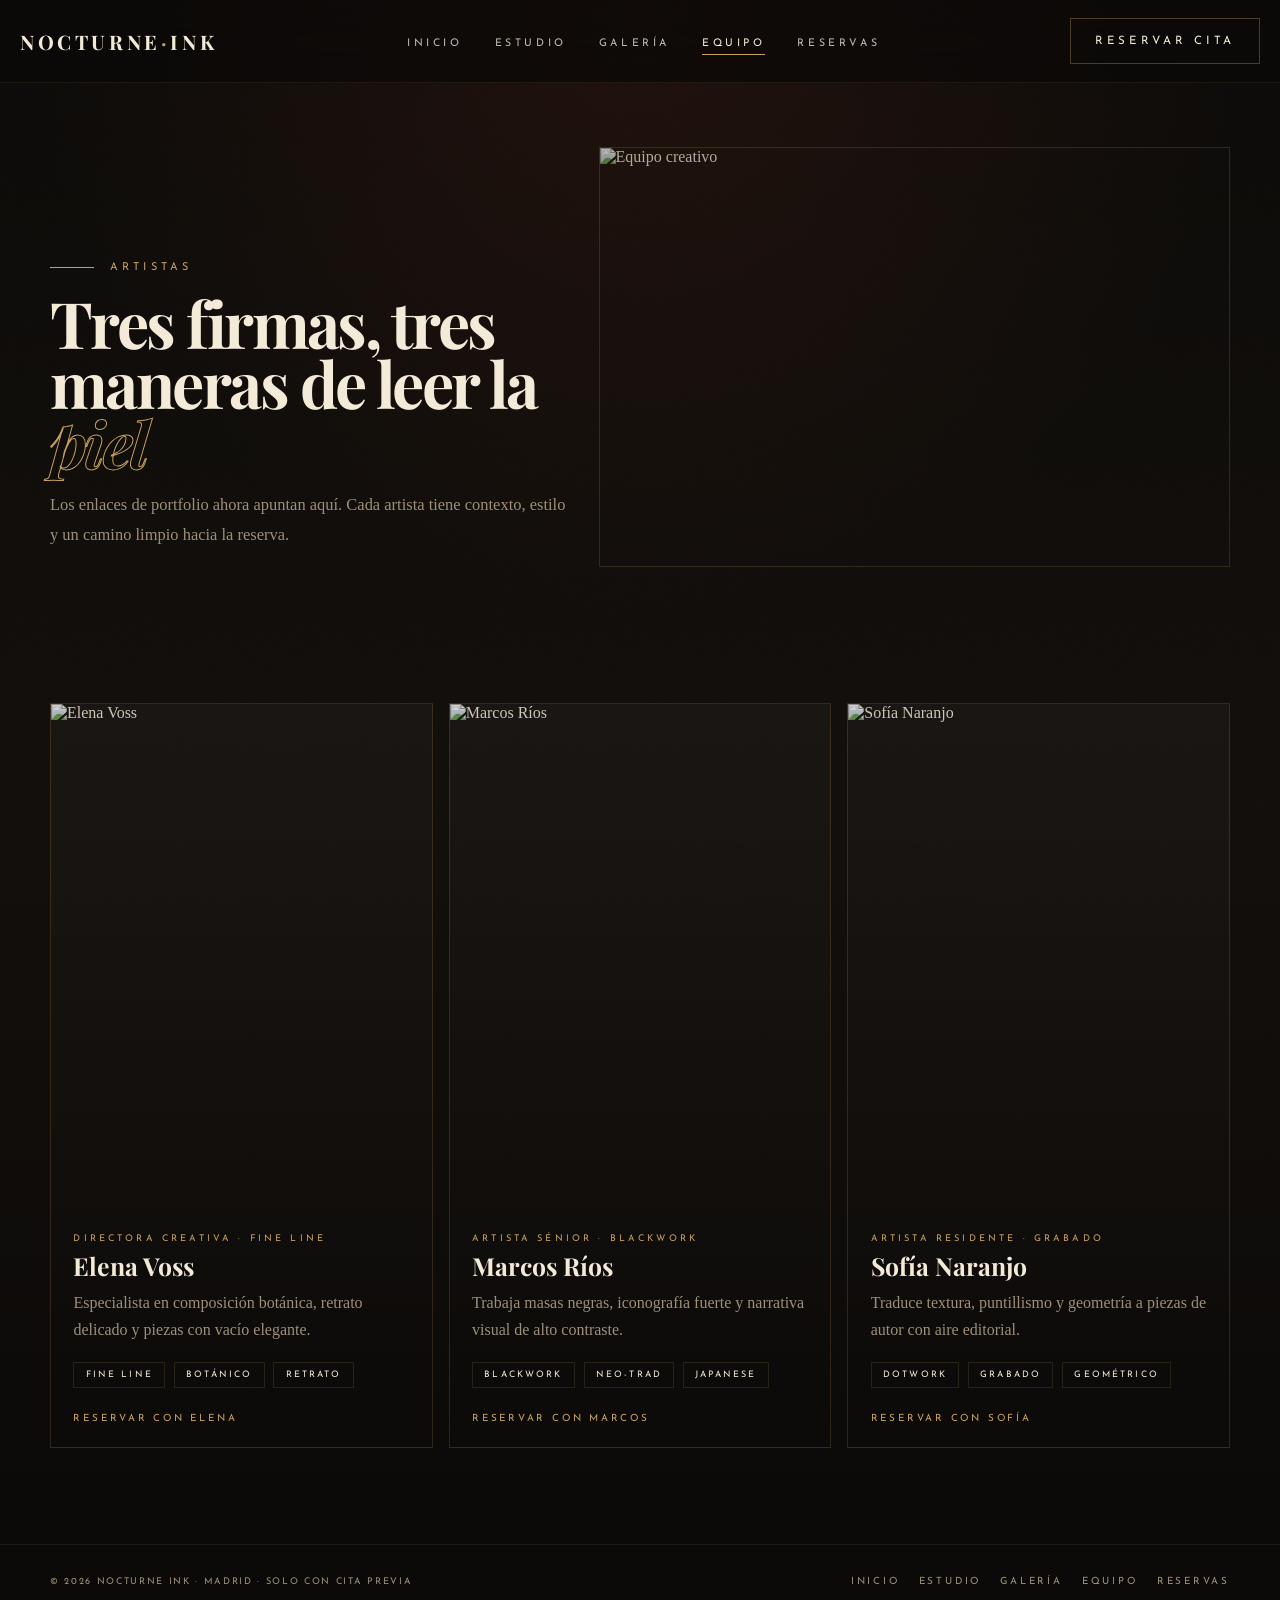
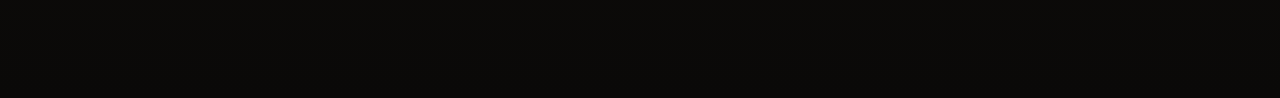
==== equipo.html @ 4719208f "Build multi-page tattoo studio site" ====
﻿<!DOCTYPE html>
<html lang="es">
<head>
<meta charset="UTF-8">
<meta name="viewport" content="width=device-width, initial-scale=1.0, viewport-fit=cover">
<meta name="theme-color" content="#0c0b09">
<link rel="preconnect" href="https://fonts.googleapis.com">
<link rel="preconnect" href="https://fonts.gstatic.com" crossorigin>
<link href="https://fonts.googleapis.com/css2?family=Playfair+Display:wght@400;700;900&family=Old+Standard+TT:wght@400;700&family=Josefin+Sans:wght@300;400;600&display=swap" rel="stylesheet">
<link rel="stylesheet" href="theme.css">
<title>Equipo | Nocturne Ink</title>
<meta name="description" content="Conoce al equipo de Nocturne Ink: artistas residentes, estilos, enfoque visual y enlaces directos a reservas.">
</head>
<body data-page="equipo">
<div class="page-shell">
<header class="site-header">
  <div class="site-header-inner">
    <a class="brand" href="index.html">NOCTURNE<span>·</span>INK</a>
    <ul class="nav-links">
      <li><a data-page-link="home" href="index.html">Inicio</a></li>
      <li><a data-page-link="estudio" href="estudio.html">Estudio</a></li>
      <li><a data-page-link="galeria" href="galeria.html">Galería</a></li>
      <li><a data-page-link="equipo" href="equipo.html">Equipo</a></li>
      <li><a data-page-link="reservas" href="reservas.html">Reservas</a></li>
    </ul>
    <a class="btn desktop-cta" href="reservas.html">Reservar cita</a>
  </div>
</header>
<main>
<section class="page-hero"><div class="container page-hero-grid"><div class="reveal"><div class="eyebrow">Artistas</div><h1 class="section-title">Tres firmas, tres maneras de leer la <em>piel</em></h1><p class="lead">Los enlaces de portfolio ahora apuntan aquí. Cada artista tiene contexto, estilo y un camino limpio hacia la reserva.</p></div><div class="page-visual reveal"><img src="https://images.unsplash.com/photo-1531746020798-e6953c6e8e04?auto=format&fit=crop&w=1400&q=80" alt="Equipo creativo"></div></div></section>
<section class="section"><div class="container artist-grid"><article class="artist-card reveal" id="elena"><img src="https://images.unsplash.com/photo-1531746020798-e6953c6e8e04?auto=format&fit=crop&w=1200&q=80" alt="Elena Voss"><div class="artist-body"><span class="artist-role">Directora creativa · Fine line</span><h3 class="artist-name">Elena Voss</h3><p class="artist-copy">Especialista en composición botánica, retrato delicado y piezas con vacío elegante.</p><div class="tag-row"><span class="tag">Fine line</span><span class="tag">Botánico</span><span class="tag">Retrato</span></div><a class="text-link" href="reservas.html">Reservar con Elena</a></div></article><article class="artist-card reveal" id="marcos"><img src="https://images.unsplash.com/photo-1507003211169-0a1dd7228f2d?auto=format&fit=crop&w=1200&q=80" alt="Marcos Ríos"><div class="artist-body"><span class="artist-role">Artista sénior · Blackwork</span><h3 class="artist-name">Marcos Ríos</h3><p class="artist-copy">Trabaja masas negras, iconografía fuerte y narrativa visual de alto contraste.</p><div class="tag-row"><span class="tag">Blackwork</span><span class="tag">Neo-trad</span><span class="tag">Japanese</span></div><a class="text-link" href="reservas.html">Reservar con Marcos</a></div></article><article class="artist-card reveal" id="sofia"><img src="https://images.unsplash.com/photo-1531746020798-e6953c6e8e04?auto=format&fit=crop&w=1200&q=80" alt="Sofía Naranjo"><div class="artist-body"><span class="artist-role">Artista residente · Grabado</span><h3 class="artist-name">Sofía Naranjo</h3><p class="artist-copy">Traduce textura, puntillismo y geometría a piezas de autor con aire editorial.</p><div class="tag-row"><span class="tag">Dotwork</span><span class="tag">Grabado</span><span class="tag">Geométrico</span></div><a class="text-link" href="reservas.html">Reservar con Sofía</a></div></article></div></section>
</main>
<nav class="mobile-dock" aria-label="Navegación móvil">
  <div class="mobile-dock-grid">
    <a class="mobile-link" data-page-link="home" href="index.html"><svg viewBox="0 0 24 24" fill="none" stroke="currentColor" stroke-width="1.6"><path d="M3 10.5 12 3l9 7.5"/><path d="M5.5 9.5V21h13V9.5"/></svg><span>Inicio</span></a>
    <a class="mobile-link" data-page-link="estudio" href="estudio.html"><svg viewBox="0 0 24 24" fill="none" stroke="currentColor" stroke-width="1.6"><path d="M4 6h16M4 12h11M4 18h13" stroke-linecap="round"/></svg><span>Estudio</span></a>
    <a class="mobile-link" data-page-link="galeria" href="galeria.html"><svg viewBox="0 0 24 24" fill="none" stroke="currentColor" stroke-width="1.6"><rect x="3" y="3" width="7" height="7"/><rect x="14" y="3" width="7" height="7"/><rect x="3" y="14" width="7" height="7"/><rect x="14" y="14" width="7" height="7"/></svg><span>Galería</span></a>
    <a class="mobile-link" data-page-link="equipo" href="equipo.html"><svg viewBox="0 0 24 24" fill="none" stroke="currentColor" stroke-width="1.6"><circle cx="12" cy="8" r="3.2"/><path d="M5 20c0-3.1 3.1-5.5 7-5.5S19 16.9 19 20" stroke-linecap="round"/></svg><span>Equipo</span></a>
    <a class="mobile-link" data-page-link="reservas" href="reservas.html"><svg viewBox="0 0 24 24" fill="none" stroke="currentColor" stroke-width="1.6"><rect x="3" y="5" width="18" height="16" rx="1.8"/><path d="M7 3v4M17 3v4M3 10h18" stroke-linecap="round"/></svg><span>Reservar</span></a>
  </div>
</nav>
<footer class="footer">
  <div class="footer-inner">
    <div class="footer-copy">© 2026 Nocturne Ink · Madrid · Solo con cita previa</div>
    <nav class="footer-nav">
      <a href="index.html">Inicio</a>
      <a href="estudio.html">Estudio</a>
      <a href="galeria.html">Galería</a>
      <a href="equipo.html">Equipo</a>
      <a href="reservas.html">Reservas</a>
    </nav>
  </div>
</footer>
<script src="site.js"></script>
</div>
</body>
</html>
---- theme.css ----
﻿:root {
  --ink:#0c0b09;
  --paper:#f3ead8;
  --gold:#c7a061;
  --rust:#8c3520;
  --panel:#17130f;
  --panel-2:#211911;
  --muted:#9e8f78;
  --line:rgba(199,160,97,.18);
  --line-strong:rgba(199,160,97,.34);
  --shadow:0 24px 80px rgba(0,0,0,.32);
}
* { box-sizing:border-box; }
html { scroll-behavior:smooth; }
body {
  margin:0;
  background:radial-gradient(circle at top, rgba(140,53,32,.16), transparent 34%), linear-gradient(180deg, #0c0b09 0%, #130f0c 48%, #0a0908 100%);
  color:var(--paper);
  font-family:'Old Standard TT', serif;
  min-height:100vh;
  overflow-x:hidden;
}
body::after {
  content:''; position:fixed; inset:0; pointer-events:none;
  background-image:url("data:image/svg+xml,%3Csvg viewBox='0 0 400 400' xmlns='http://www.w3.org/2000/svg'%3E%3Cfilter id='n'%3E%3CfeTurbulence type='fractalNoise' baseFrequency='0.8' numOctaves='4'/%3E%3C/filter%3E%3Crect width='100%25' height='100%25' filter='url(%23n)' opacity='0.13'/%3E%3C/svg%3E");
  opacity:.14; mix-blend-mode:overlay;
}
img { max-width:100%; display:block; }
a { color:inherit; }
button, input, select, textarea { font:inherit; }
.page-shell { position:relative; z-index:1; }
.container { width:min(1180px, calc(100% - 3rem)); margin:0 auto; }
.section { padding:6rem 0; }
.eyebrow { display:inline-flex; align-items:center; gap:1rem; margin-bottom:1.25rem; color:var(--gold); font-family:'Josefin Sans', sans-serif; font-size:.68rem; letter-spacing:.38em; text-transform:uppercase; }
.eyebrow::before { content:''; width:44px; height:1px; background:var(--gold); }
.section-title { margin:0; font-family:'Playfair Display', serif; font-size:clamp(2.6rem, 5vw, 5rem); line-height:.94; letter-spacing:-.04em; }
.section-title em { color:transparent; -webkit-text-stroke:1px var(--gold); font-style:italic; }
.lead { color:var(--muted); font-size:1.03rem; line-height:1.85; }
.grid-2 { display:grid; grid-template-columns:repeat(2, minmax(0, 1fr)); gap:2rem; }
.card { background:linear-gradient(180deg, rgba(255,255,255,.02), rgba(255,255,255,0)); border:1px solid var(--line); box-shadow:var(--shadow); }
.site-header { position:sticky; top:0; z-index:50; backdrop-filter:blur(18px); -webkit-backdrop-filter:blur(18px); background:rgba(10,9,8,.72); border-bottom:1px solid rgba(199,160,97,.1); }
.site-header-inner { width:min(1240px, calc(100% - 2rem)); margin:0 auto; min-height:82px; display:flex; align-items:center; justify-content:space-between; gap:1.5rem; }
.brand { text-decoration:none; font-family:'Playfair Display', serif; font-size:1.25rem; font-weight:700; letter-spacing:.18em; }
.brand span { color:var(--gold); }
.nav-links { display:flex; align-items:center; gap:2rem; list-style:none; padding:0; margin:0; }
.nav-links a { position:relative; text-decoration:none; color:rgba(243,234,216,.78); font-family:'Josefin Sans', sans-serif; font-size:.66rem; letter-spacing:.34em; text-transform:uppercase; }
.nav-links a::after { content:''; position:absolute; left:0; bottom:-6px; width:100%; height:1px; background:var(--gold); transform:scaleX(0); transform-origin:left; transition:transform .28s ease; }
.nav-links a:hover::after, .nav-links a.active::after { transform:scaleX(1); }
.nav-links a.active, .nav-links a:hover { color:var(--paper); }
.btn { display:inline-flex; align-items:center; justify-content:center; gap:.9rem; padding:1rem 1.5rem; border:1px solid var(--line-strong); color:var(--paper); text-decoration:none; text-transform:uppercase; font-family:'Josefin Sans', sans-serif; font-size:.72rem; letter-spacing:.32em; background:transparent; transition:transform .25s ease, background .25s ease, color .25s ease, border-color .25s ease; }
.btn:hover { transform:translateY(-2px); background:var(--gold); color:var(--ink); border-color:var(--gold); }
.btn-secondary { background:rgba(255,255,255,.025); }
.hero { padding:4rem 0 5rem; }
.hero-grid { display:grid; grid-template-columns:minmax(0, 1.05fr) minmax(320px, .95fr); gap:2rem; align-items:stretch; }
.hero-copy { padding:2rem 0; }
.hero-title { margin:0; font-family:'Playfair Display', serif; font-size:clamp(4rem, 10vw, 8.6rem); line-height:.88; letter-spacing:-.06em; }
.hero-title em { color:transparent; -webkit-text-stroke:1.2px var(--gold); font-style:italic; }
.hero-text { max-width:560px; margin:1.75rem 0 2rem; color:var(--muted); font-size:1.05rem; line-height:1.9; }
.hero-actions { display:flex; flex-wrap:wrap; gap:1rem; }
.hero-media { position:relative; min-height:640px; overflow:hidden; border:1px solid var(--line); }
.hero-media::before { content:''; position:absolute; inset:20px; border:1px solid rgba(199,160,97,.12); z-index:2; }
.hero-image { position:absolute; inset:0; width:100%; height:100%; object-fit:cover; filter:grayscale(.3) sepia(.24) brightness(.58); }
.hero-overlay { position:absolute; inset:0; background:linear-gradient(180deg, rgba(12,11,9,.18), rgba(12,11,9,.88)); }
.hero-stamp { position:absolute; left:2rem; bottom:2rem; z-index:3; display:grid; gap:.65rem; }
.stamp-label { font-family:'Josefin Sans', sans-serif; font-size:.62rem; letter-spacing:.38em; text-transform:uppercase; color:var(--gold); }
.stamp-title { font-family:'Playfair Display', serif; font-size:2.1rem; }
.stat-row { display:grid; grid-template-columns:repeat(3, minmax(0, 1fr)); gap:1rem; margin-top:2.2rem; }
.stat-card { padding:1.15rem 1.2rem; border:1px solid var(--line); background:rgba(255,255,255,.025); }
.stat-number { font-family:'Playfair Display', serif; font-size:2.4rem; line-height:1; }
.stat-label { margin-top:.55rem; color:var(--muted); font-family:'Josefin Sans', sans-serif; font-size:.58rem; letter-spacing:.3em; text-transform:uppercase; }
.feature-band { margin-top:2rem; padding:1rem; display:grid; grid-template-columns:repeat(4, minmax(0, 1fr)); gap:1rem; border:1px solid var(--line); background:rgba(255,255,255,.02); }
.feature-pill { padding:1rem 1.1rem; border:1px solid rgba(199,160,97,.12); }
.feature-pill strong { display:block; margin-bottom:.45rem; font-family:'Josefin Sans', sans-serif; font-size:.58rem; letter-spacing:.32em; text-transform:uppercase; color:var(--gold); }
.feature-pill span { color:var(--muted); line-height:1.65; font-size:.95rem; }
.story-layout, .reserve-layout, .contact-layout { display:grid; grid-template-columns:minmax(0, .9fr) minmax(320px, 1.1fr); gap:2rem; align-items:start; }
.story-panel, .info-panel, .reserve-panel, .contact-panel { padding:2rem; }
.info-stack, .meta-grid, .timeline { display:grid; gap:1rem; }
.info-row, .meta-card, .timeline-item { padding:1.1rem 1.2rem; border:1px solid rgba(199,160,97,.12); background:rgba(255,255,255,.02); }
.info-row strong, .meta-label, .page-kicker, .gallery-copy small, .artist-role, .timeline-year { display:block; margin-bottom:.35rem; color:var(--gold); font-family:'Josefin Sans', sans-serif; font-size:.58rem; letter-spacing:.34em; text-transform:uppercase; }
.info-row span, .meta-copy, .timeline-copy { color:var(--muted); line-height:1.7; }
.gallery-grid { display:grid; grid-template-columns:repeat(3, minmax(0, 1fr)); gap:1rem; }
.gallery-card { position:relative; overflow:hidden; min-height:420px; border:1px solid var(--line); background:var(--panel); }
.gallery-card img { position:absolute; inset:0; width:100%; height:100%; object-fit:cover; filter:grayscale(.28) sepia(.18) brightness(.72); transition:transform .6s ease, filter .35s ease; }
.gallery-card:hover img { transform:scale(1.06); filter:grayscale(.1) sepia(.12) brightness(.82); }
.gallery-card::after { content:''; position:absolute; inset:0; background:linear-gradient(180deg, transparent, rgba(12,11,9,.92)); }
.gallery-copy { position:absolute; left:1.4rem; right:1.4rem; bottom:1.4rem; z-index:2; }
.gallery-copy h3, .artist-name, .timeline-title { margin:0 0 .45rem; font-family:'Playfair Display', serif; font-size:1.55rem; }
.gallery-copy p, .artist-copy, .timeline-copy, .meta-copy { margin:0; color:rgba(243,234,216,.78); line-height:1.7; }
.artist-grid { display:grid; grid-template-columns:repeat(3, minmax(0, 1fr)); gap:1rem; }
.artist-card { overflow:hidden; border:1px solid var(--line); background:linear-gradient(180deg, rgba(255,255,255,.03), rgba(255,255,255,0)); }
.artist-card img { width:100%; aspect-ratio:3 / 4; object-fit:cover; filter:grayscale(.18) sepia(.12) brightness(.82); }
.artist-body { padding:1.4rem; }
.artist-copy { color:var(--muted); margin-bottom:1.2rem; }
.tag-row { display:flex; flex-wrap:wrap; gap:.55rem; margin:1rem 0 1.2rem; }
.tag { padding:.45rem .7rem; border:1px solid rgba(199,160,97,.14); color:var(--paper); font-family:'Josefin Sans', sans-serif; font-size:.56rem; letter-spacing:.24em; text-transform:uppercase; }
.text-link { color:var(--gold); text-decoration:none; font-family:'Josefin Sans', sans-serif; font-size:.62rem; letter-spacing:.28em; text-transform:uppercase; }
.timeline-item { display:grid; grid-template-columns:120px 1fr; gap:1.2rem; padding:1.35rem; }
.reserve-banner { padding:1.25rem 1.35rem; margin-bottom:1rem; border:1px solid rgba(199,160,97,.13); background:rgba(255,255,255,.025); }
.reserve-banner p { margin:.35rem 0 0; color:var(--muted); line-height:1.7; }
.reserve-form { display:grid; grid-template-columns:repeat(2, minmax(0, 1fr)); gap:1rem; }
.field, .field-full { display:grid; gap:.55rem; }
.field-full { grid-column:1 / -1; }
.field label, .field-full label { color:var(--gold); font-family:'Josefin Sans', sans-serif; font-size:.58rem; letter-spacing:.3em; text-transform:uppercase; }
.field input, .field select, .field textarea, .field-full textarea { width:100%; padding:1rem; border:1px solid rgba(199,160,97,.14); background:rgba(243,234,216,.03); color:var(--paper); outline:none; transition:border-color .25s ease, box-shadow .25s ease, background .25s ease; }
.field textarea, .field-full textarea { min-height:150px; resize:vertical; }
.field input:focus, .field select:focus, .field textarea:focus, .field-full textarea:focus { border-color:var(--gold); box-shadow:0 0 0 4px rgba(199,160,97,.08); background:rgba(243,234,216,.045); }
.check { grid-column:1 / -1; display:flex; align-items:flex-start; gap:.8rem; color:var(--muted); line-height:1.7; }
.check input { margin-top:.25rem; accent-color:var(--gold); }
.form-actions { grid-column:1 / -1; display:flex; align-items:center; justify-content:space-between; gap:1rem; flex-wrap:wrap; }
.form-status { grid-column:1 / -1; min-height:1.2rem; color:var(--gold); font-family:'Josefin Sans', sans-serif; font-size:.58rem; letter-spacing:.28em; text-transform:uppercase; }
.page-hero { padding:4rem 0 2.5rem; }
.page-hero-grid { display:grid; grid-template-columns:minmax(0, .9fr) minmax(320px, 1.1fr); gap:2rem; align-items:end; }
.page-visual { min-height:420px; overflow:hidden; border:1px solid var(--line); }
.page-visual img { width:100%; height:100%; object-fit:cover; filter:grayscale(.22) sepia(.18) brightness(.7); }
.cta-panel { padding:2rem; margin-top:2rem; display:flex; align-items:center; justify-content:space-between; gap:1rem; flex-wrap:wrap; }
.footer { padding:2rem 0 7rem; border-top:1px solid rgba(199,160,97,.1); }
.footer-inner { width:min(1180px, calc(100% - 3rem)); margin:0 auto; display:flex; justify-content:space-between; gap:1rem; align-items:center; flex-wrap:wrap; }
.footer-nav { display:flex; flex-wrap:wrap; gap:1.2rem; }
.footer-nav a { color:var(--muted); text-decoration:none; font-family:'Josefin Sans', sans-serif; font-size:.62rem; letter-spacing:.28em; text-transform:uppercase; }
.footer-copy { color:var(--muted); font-family:'Josefin Sans', sans-serif; font-size:.58rem; letter-spacing:.18em; text-transform:uppercase; }
.mobile-dock { display:none; position:fixed; left:50%; bottom:max(.75rem, env(safe-area-inset-bottom, .75rem)); transform:translateX(-50%); width:min(calc(100% - 1rem), 760px); padding:.45rem; border:1px solid rgba(199,160,97,.16); border-radius:22px; background:rgba(11,10,8,.9); backdrop-filter:blur(24px); -webkit-backdrop-filter:blur(24px); box-shadow:0 20px 40px rgba(0,0,0,.35); z-index:70; }
.mobile-dock-grid { display:grid; grid-template-columns:repeat(5, minmax(0, 1fr)); gap:.35rem; }
.mobile-link { display:grid; place-items:center; gap:.3rem; min-height:62px; border-radius:16px; color:rgba(243,234,216,.58); text-decoration:none; font-family:'Josefin Sans', sans-serif; font-size:.46rem; letter-spacing:.18em; text-transform:uppercase; transition:background .24s ease, color .24s ease, transform .24s ease; }
.mobile-link svg { width:22px; height:22px; }
.mobile-link.active { background:rgba(199,160,97,.1); color:var(--gold); }
.mobile-link:active { transform:translateY(1px); }
.reveal { opacity:0; transform:translateY(24px); transition:opacity .7s ease, transform .7s ease; }
.reveal.is-visible { opacity:1; transform:none; }
@media (max-width: 980px) { .hero-grid, .story-layout, .reserve-layout, .contact-layout, .page-hero-grid, .grid-2 { grid-template-columns:1fr; } .gallery-grid, .artist-grid { grid-template-columns:repeat(2, minmax(0, 1fr)); } .feature-band, .stat-row { grid-template-columns:repeat(2, minmax(0, 1fr)); } }
@media (max-width: 760px) { .site-header { position:static; } .site-header-inner { min-height:74px; } .nav-links, .desktop-cta { display:none; } .mobile-dock { display:block; } .hero, .page-hero, .section { padding:3.5rem 0; } .container { width:min(100% - 1.4rem, 1180px); } .hero-media { min-height:480px; } .gallery-grid, .artist-grid, .feature-band, .stat-row { grid-template-columns:1fr; } .timeline-item, .reserve-form { grid-template-columns:1fr; } .reserve-form .field-full, .check, .form-actions, .form-status { grid-column:auto; } .cta-panel, .form-actions { align-items:flex-start; } .footer { padding-bottom:8rem; } }
@media (max-width: 520px) { .brand { font-size:1.05rem; } .hero-title { font-size:clamp(3rem, 17vw, 5rem); } .section-title { font-size:clamp(2.1rem, 12vw, 3.2rem); } .hero-text, .lead { font-size:.98rem; } .mobile-dock { width:calc(100% - .5rem); border-radius:18px; padding:.3rem; } .mobile-link { min-height:58px; font-size:.4rem; } }
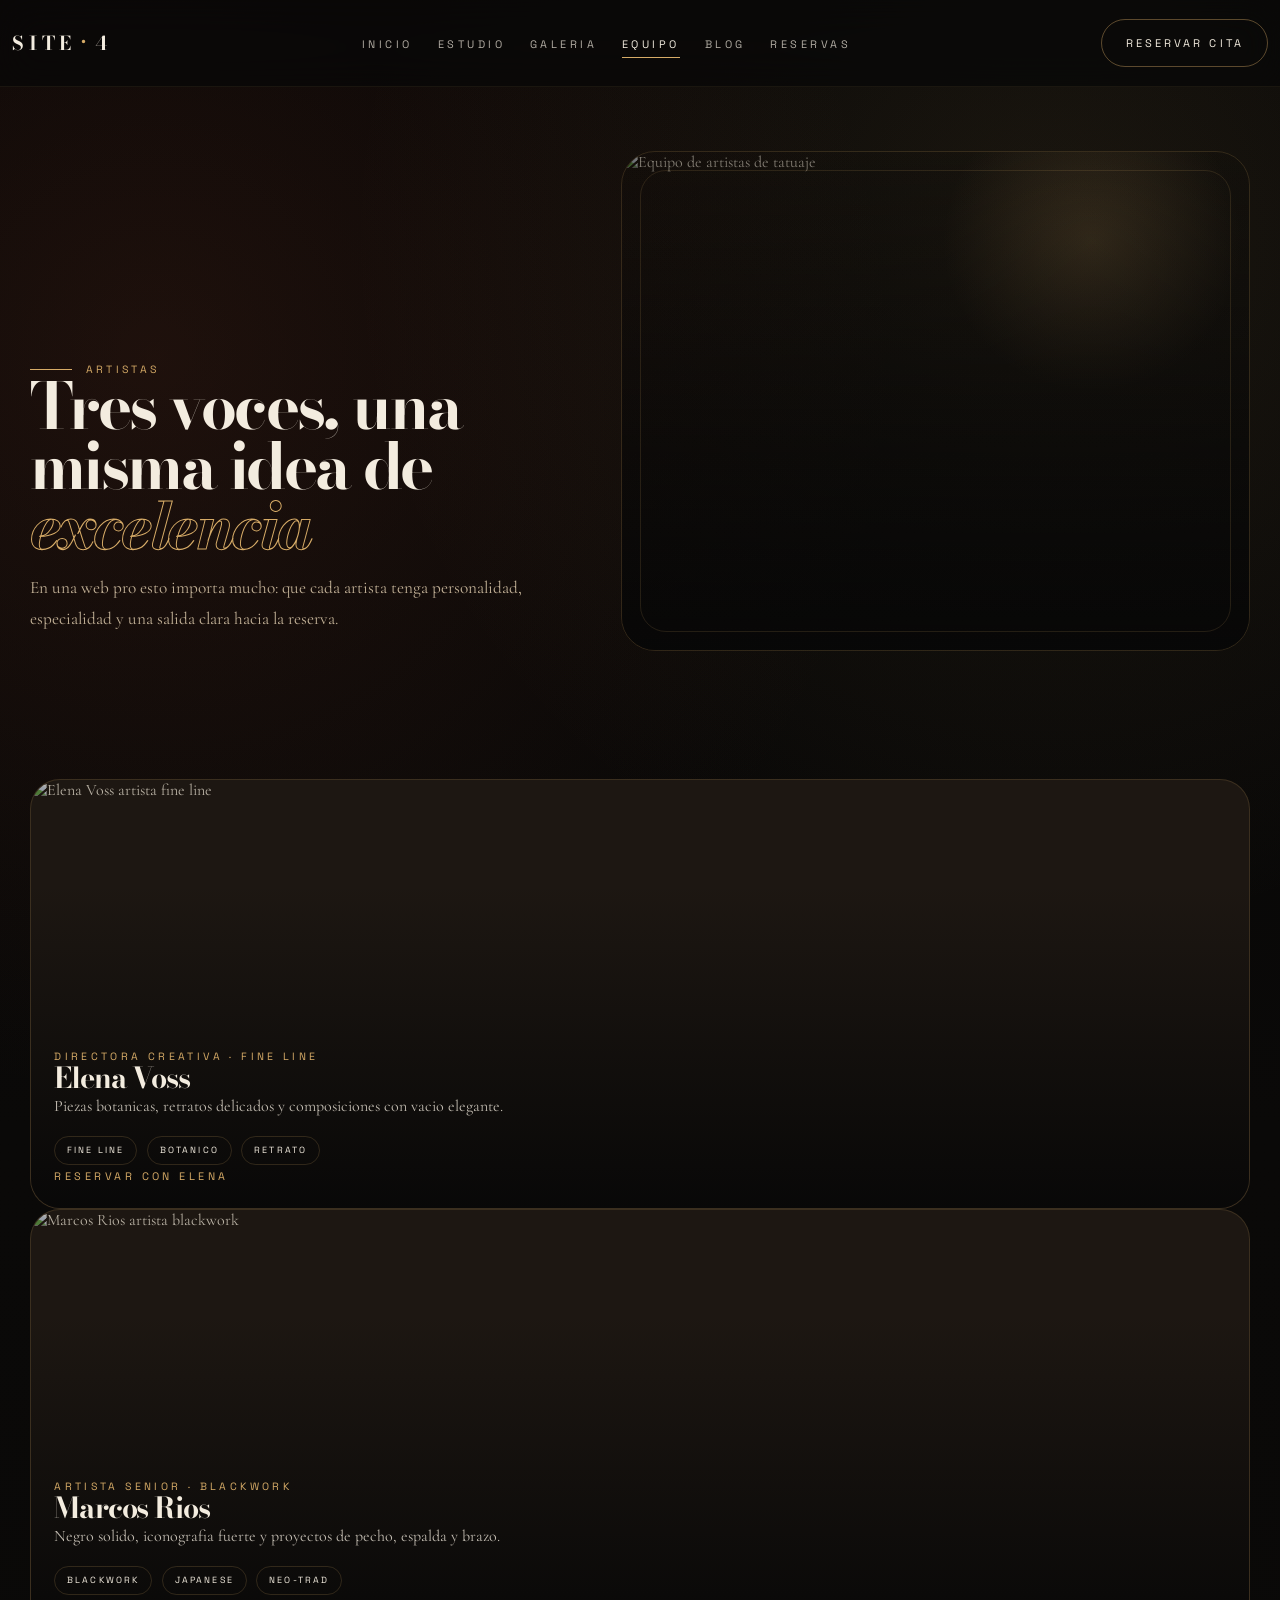
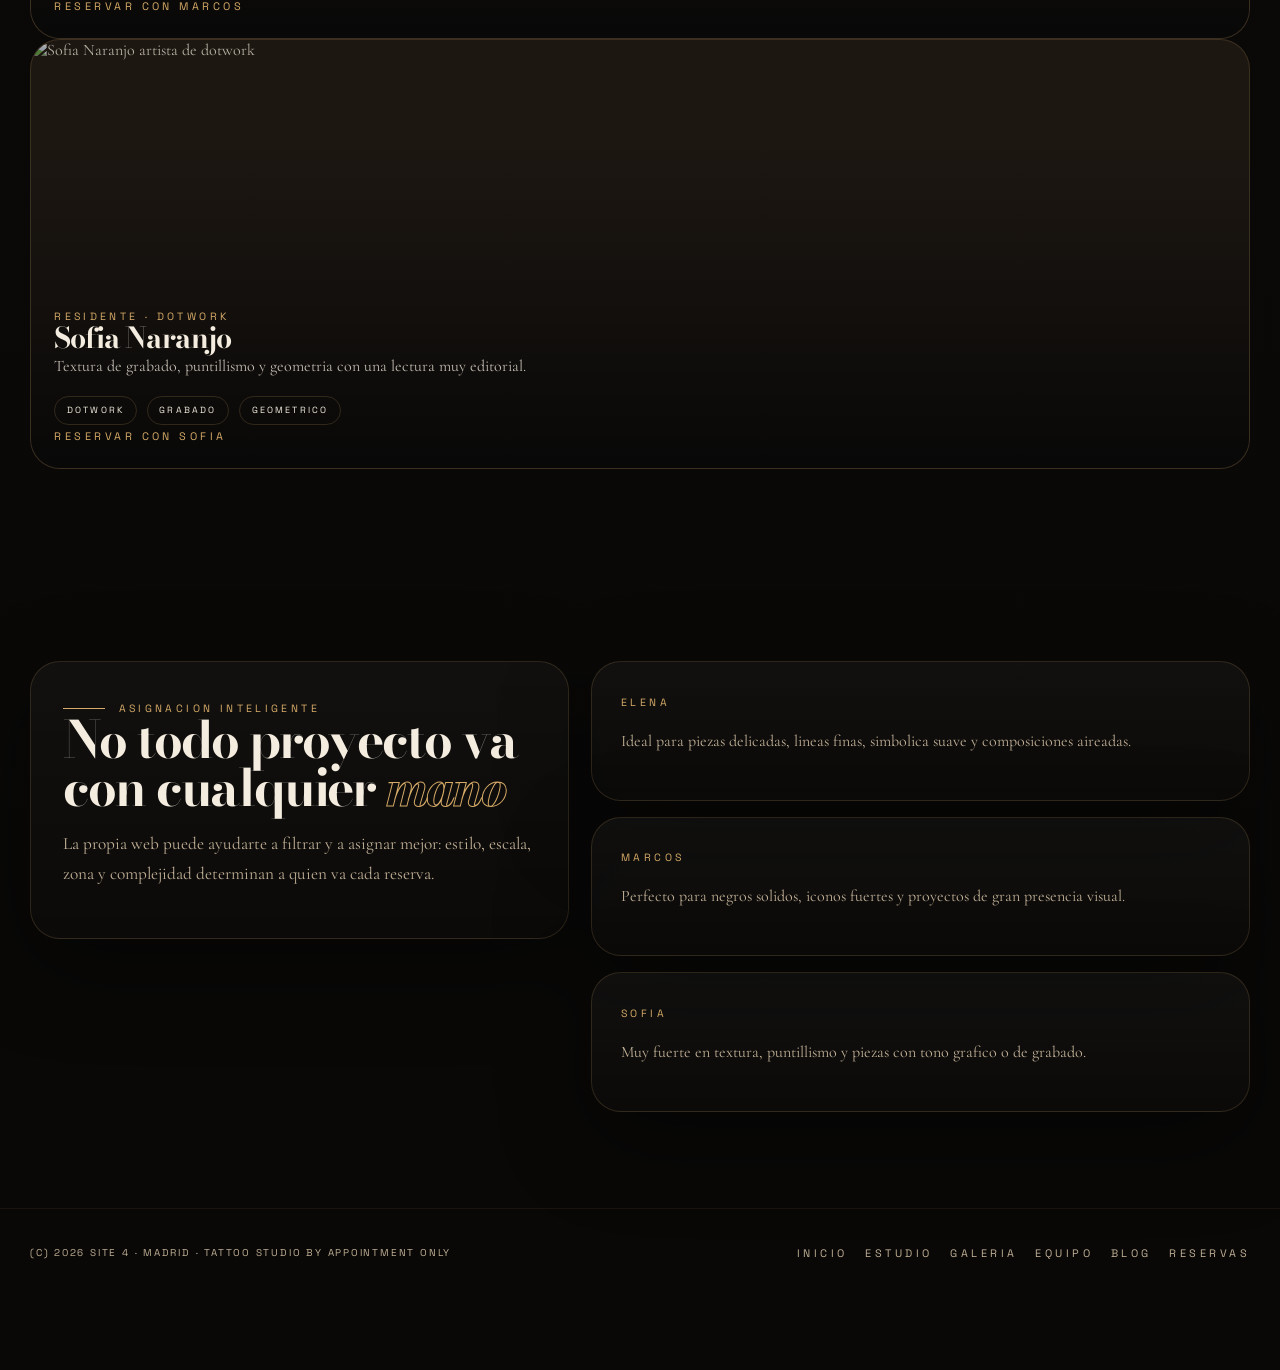
==== commit 615a405c: "Build premium tattoo studio demo site" ====
--- a/equipo.html
+++ b/equipo.html
@@ -1,58 +1,150 @@
-﻿<!DOCTYPE html>
+<!DOCTYPE html>
 <html lang="es">
 <head>
-<meta charset="UTF-8">
-<meta name="viewport" content="width=device-width, initial-scale=1.0, viewport-fit=cover">
-<meta name="theme-color" content="#0c0b09">
-<link rel="preconnect" href="https://fonts.googleapis.com">
-<link rel="preconnect" href="https://fonts.gstatic.com" crossorigin>
-<link href="https://fonts.googleapis.com/css2?family=Playfair+Display:wght@400;700;900&family=Old+Standard+TT:wght@400;700&family=Josefin+Sans:wght@300;400;600&display=swap" rel="stylesheet">
-<link rel="stylesheet" href="theme.css">
-<title>Equipo | Nocturne Ink</title>
-<meta name="description" content="Conoce al equipo de Nocturne Ink: artistas residentes, estilos, enfoque visual y enlaces directos a reservas.">
+  <meta charset="UTF-8">
+  <meta name="viewport" content="width=device-width, initial-scale=1.0, viewport-fit=cover">
+  <meta name="theme-color" content="#070707">
+  <title>Equipo de tatuadores en Madrid | Nocturne Ink</title>
+  <meta name="description" content="Conoce al equipo de Nocturne Ink: artistas de fine line, blackwork y proyectos custom en Madrid.">
+  <link rel="canonical" href="https://nocturneinkmadrid.com/equipo.html">
+  <link rel="preconnect" href="https://fonts.googleapis.com">
+  <link rel="preconnect" href="https://fonts.gstatic.com" crossorigin>
+  <link href="https://fonts.googleapis.com/css2?family=Bodoni+Moda:opsz,wght@6..96,400;6..96,700;6..96,800&family=Cormorant+Garamond:wght@400;500;600;700&family=Space+Grotesk:wght@300;400;500;700&display=swap" rel="stylesheet">
+  <link rel="stylesheet" href="theme.css">
 </head>
 <body data-page="equipo">
-<div class="page-shell">
-<header class="site-header">
-  <div class="site-header-inner">
-    <a class="brand" href="index.html">NOCTURNE<span>·</span>INK</a>
-    <ul class="nav-links">
-      <li><a data-page-link="home" href="index.html">Inicio</a></li>
-      <li><a data-page-link="estudio" href="estudio.html">Estudio</a></li>
-      <li><a data-page-link="galeria" href="galeria.html">Galería</a></li>
-      <li><a data-page-link="equipo" href="equipo.html">Equipo</a></li>
-      <li><a data-page-link="reservas" href="reservas.html">Reservas</a></li>
-    </ul>
-    <a class="btn desktop-cta" href="reservas.html">Reservar cita</a>
+  <div class="page-shell">
+    <header class="site-header">
+      <div class="site-header-inner">
+        <a class="brand" href="index.html">NOCTURNE<span>·</span>INK</a>
+        <ul class="nav-links">
+          <li><a data-page-link="home" href="index.html">Inicio</a></li>
+          <li><a data-page-link="estudio" href="estudio.html">Estudio</a></li>
+          <li><a data-page-link="galeria" href="galeria.html">Galeria</a></li>
+          <li><a data-page-link="equipo" href="equipo.html">Equipo</a></li>
+          <li><a data-page-link="blog" href="blog.html">Blog</a></li>
+          <li><a data-page-link="reservas" href="reservas.html">Reservas</a></li>
+        </ul>
+        <a class="btn desktop-cta" href="reservas.html">Reservar cita</a>
+      </div>
+    </header>
+
+    <main>
+      <section class="page-hero">
+        <div class="container page-hero-grid">
+          <div class="reveal">
+            <div class="eyebrow">Artistas</div>
+            <h1 class="section-title">Tres voces, una misma idea de <em>excelencia</em></h1>
+            <p class="lead">En una web pro esto importa mucho: que cada artista tenga personalidad, especialidad y una salida clara hacia la reserva.</p>
+          </div>
+          <div class="page-visual reveal">
+            <img class="page-image" src="https://images.unsplash.com/photo-1507003211169-0a1dd7228f2d?auto=format&fit=crop&w=1600&q=80" alt="Equipo de artistas de tatuaje">
+            <div class="page-overlay"></div>
+          </div>
+        </div>
+      </section>
+
+      <section class="section">
+        <div class="container artist-grid">
+          <article class="artist-card reveal" id="elena">
+            <img src="https://images.unsplash.com/photo-1531746020798-e6953c6e8e04?auto=format&fit=crop&w=1400&q=80" alt="Elena Voss artista fine line">
+            <div class="artist-body">
+              <span class="artist-role">Directora creativa · Fine line</span>
+              <h3 class="artist-name">Elena Voss</h3>
+              <p class="artist-copy">Piezas botanicas, retratos delicados y composiciones con vacio elegante.</p>
+              <div class="tag-row">
+                <span class="tag">Fine line</span>
+                <span class="tag">Botanico</span>
+                <span class="tag">Retrato</span>
+              </div>
+              <a class="text-link" href="reservas.html">Reservar con Elena</a>
+            </div>
+          </article>
+
+          <article class="artist-card reveal" id="marcos">
+            <img src="https://images.unsplash.com/photo-1507003211169-0a1dd7228f2d?auto=format&fit=crop&w=1400&q=80" alt="Marcos Rios artista blackwork">
+            <div class="artist-body">
+              <span class="artist-role">Artista senior · Blackwork</span>
+              <h3 class="artist-name">Marcos Rios</h3>
+              <p class="artist-copy">Negro solido, iconografia fuerte y proyectos de pecho, espalda y brazo.</p>
+              <div class="tag-row">
+                <span class="tag">Blackwork</span>
+                <span class="tag">Japanese</span>
+                <span class="tag">Neo-trad</span>
+              </div>
+              <a class="text-link" href="reservas.html">Reservar con Marcos</a>
+            </div>
+          </article>
+
+          <article class="artist-card reveal" id="sofia">
+            <img src="https://images.unsplash.com/photo-1521119989659-a83eee488004?auto=format&fit=crop&w=1400&q=80" alt="Sofia Naranjo artista de dotwork">
+            <div class="artist-body">
+              <span class="artist-role">Residente · Dotwork</span>
+              <h3 class="artist-name">Sofia Naranjo</h3>
+              <p class="artist-copy">Textura de grabado, puntillismo y geometria con una lectura muy editorial.</p>
+              <div class="tag-row">
+                <span class="tag">Dotwork</span>
+                <span class="tag">Grabado</span>
+                <span class="tag">Geometrico</span>
+              </div>
+              <a class="text-link" href="reservas.html">Reservar con Sofia</a>
+            </div>
+          </article>
+        </div>
+      </section>
+
+      <section class="section">
+        <div class="container story-layout">
+          <article class="card reveal" style="padding:2rem;">
+            <div class="eyebrow">Asignacion inteligente</div>
+            <h2 class="section-title" style="font-size:clamp(2.2rem,4vw,3.6rem);">No todo proyecto va con cualquier <em>mano</em></h2>
+            <p class="lead">La propia web puede ayudarte a filtrar y a asignar mejor: estilo, escala, zona y complejidad determinan a quien va cada reserva.</p>
+          </article>
+          <div class="panel-stack reveal">
+            <div class="card">
+              <div class="meta-label">Elena</div>
+              <p class="meta-copy">Ideal para piezas delicadas, lineas finas, simbolica suave y composiciones aireadas.</p>
+            </div>
+            <div class="card">
+              <div class="meta-label">Marcos</div>
+              <p class="meta-copy">Perfecto para negros solidos, iconos fuertes y proyectos de gran presencia visual.</p>
+            </div>
+            <div class="card">
+              <div class="meta-label">Sofia</div>
+              <p class="meta-copy">Muy fuerte en textura, puntillismo y piezas con tono grafico o de grabado.</p>
+            </div>
+          </div>
+        </div>
+      </section>
+    </main>
+
+    <nav class="mobile-dock" aria-label="Navegacion movil">
+      <div class="mobile-dock-grid">
+        <a class="mobile-link" data-page-link="home" href="index.html"><svg viewBox="0 0 24 24" fill="none" stroke="currentColor" stroke-width="1.6"><path d="M3 10.5 12 3l9 7.5"></path><path d="M5.5 9.5V21h13V9.5"></path></svg><span>Inicio</span></a>
+        <a class="mobile-link" data-page-link="estudio" href="estudio.html"><svg viewBox="0 0 24 24" fill="none" stroke="currentColor" stroke-width="1.6"><path d="M4 6h16M4 12h11M4 18h13" stroke-linecap="round"></path></svg><span>Estudio</span></a>
+        <a class="mobile-link" data-page-link="galeria" href="galeria.html"><svg viewBox="0 0 24 24" fill="none" stroke="currentColor" stroke-width="1.6"><rect x="3" y="3" width="7" height="7"></rect><rect x="14" y="3" width="7" height="7"></rect><rect x="3" y="14" width="7" height="7"></rect><rect x="14" y="14" width="7" height="7"></rect></svg><span>Galeria</span></a>
+        <a class="mobile-link" data-page-link="blog" href="blog.html"><svg viewBox="0 0 24 24" fill="none" stroke="currentColor" stroke-width="1.6"><path d="M6 4h12v16H6z"></path><path d="M9 8h6M9 12h6M9 16h4" stroke-linecap="round"></path></svg><span>Blog</span></a>
+        <a class="mobile-link" data-page-link="reservas" href="reservas.html"><svg viewBox="0 0 24 24" fill="none" stroke="currentColor" stroke-width="1.6"><rect x="3" y="5" width="18" height="16" rx="1.8"></rect><path d="M7 3v4M17 3v4M3 10h18" stroke-linecap="round"></path></svg><span>Reservar</span></a>
+      </div>
+    </nav>
+
+    <footer class="footer">
+      <div class="footer-inner">
+        <div class="footer-copy">© 2026 Nocturne Ink · Madrid · Equipo residente</div>
+        <nav class="footer-nav">
+          <a href="index.html">Inicio</a>
+          <a href="estudio.html">Estudio</a>
+          <a href="galeria.html">Galeria</a>
+          <a href="equipo.html">Equipo</a>
+          <a href="blog.html">Blog</a>
+          <a href="reservas.html">Reservas</a>
+        </nav>
+      </div>
+    </footer>
+
+    <script src="https://cdn.jsdelivr.net/npm/gsap@3.12.7/dist/gsap.min.js"></script>
+    <script src="https://cdn.jsdelivr.net/npm/gsap@3.12.7/dist/ScrollTrigger.min.js"></script>
+    <script src="site.js"></script>
   </div>
-</header>
-<main>
-<section class="page-hero"><div class="container page-hero-grid"><div class="reveal"><div class="eyebrow">Artistas</div><h1 class="section-title">Tres firmas, tres maneras de leer la <em>piel</em></h1><p class="lead">Los enlaces de portfolio ahora apuntan aquí. Cada artista tiene contexto, estilo y un camino limpio hacia la reserva.</p></div><div class="page-visual reveal"><img src="https://images.unsplash.com/photo-1531746020798-e6953c6e8e04?auto=format&fit=crop&w=1400&q=80" alt="Equipo creativo"></div></div></section>
-<section class="section"><div class="container artist-grid"><article class="artist-card reveal" id="elena"><img src="https://images.unsplash.com/photo-1531746020798-e6953c6e8e04?auto=format&fit=crop&w=1200&q=80" alt="Elena Voss"><div class="artist-body"><span class="artist-role">Directora creativa · Fine line</span><h3 class="artist-name">Elena Voss</h3><p class="artist-copy">Especialista en composición botánica, retrato delicado y piezas con vacío elegante.</p><div class="tag-row"><span class="tag">Fine line</span><span class="tag">Botánico</span><span class="tag">Retrato</span></div><a class="text-link" href="reservas.html">Reservar con Elena</a></div></article><article class="artist-card reveal" id="marcos"><img src="https://images.unsplash.com/photo-1507003211169-0a1dd7228f2d?auto=format&fit=crop&w=1200&q=80" alt="Marcos Ríos"><div class="artist-body"><span class="artist-role">Artista sénior · Blackwork</span><h3 class="artist-name">Marcos Ríos</h3><p class="artist-copy">Trabaja masas negras, iconografía fuerte y narrativa visual de alto contraste.</p><div class="tag-row"><span class="tag">Blackwork</span><span class="tag">Neo-trad</span><span class="tag">Japanese</span></div><a class="text-link" href="reservas.html">Reservar con Marcos</a></div></article><article class="artist-card reveal" id="sofia"><img src="https://images.unsplash.com/photo-1531746020798-e6953c6e8e04?auto=format&fit=crop&w=1200&q=80" alt="Sofía Naranjo"><div class="artist-body"><span class="artist-role">Artista residente · Grabado</span><h3 class="artist-name">Sofía Naranjo</h3><p class="artist-copy">Traduce textura, puntillismo y geometría a piezas de autor con aire editorial.</p><div class="tag-row"><span class="tag">Dotwork</span><span class="tag">Grabado</span><span class="tag">Geométrico</span></div><a class="text-link" href="reservas.html">Reservar con Sofía</a></div></article></div></section>
-</main>
-<nav class="mobile-dock" aria-label="Navegación móvil">
-  <div class="mobile-dock-grid">
-    <a class="mobile-link" data-page-link="home" href="index.html"><svg viewBox="0 0 24 24" fill="none" stroke="currentColor" stroke-width="1.6"><path d="M3 10.5 12 3l9 7.5"/><path d="M5.5 9.5V21h13V9.5"/></svg><span>Inicio</span></a>
-    <a class="mobile-link" data-page-link="estudio" href="estudio.html"><svg viewBox="0 0 24 24" fill="none" stroke="currentColor" stroke-width="1.6"><path d="M4 6h16M4 12h11M4 18h13" stroke-linecap="round"/></svg><span>Estudio</span></a>
-    <a class="mobile-link" data-page-link="galeria" href="galeria.html"><svg viewBox="0 0 24 24" fill="none" stroke="currentColor" stroke-width="1.6"><rect x="3" y="3" width="7" height="7"/><rect x="14" y="3" width="7" height="7"/><rect x="3" y="14" width="7" height="7"/><rect x="14" y="14" width="7" height="7"/></svg><span>Galería</span></a>
-    <a class="mobile-link" data-page-link="equipo" href="equipo.html"><svg viewBox="0 0 24 24" fill="none" stroke="currentColor" stroke-width="1.6"><circle cx="12" cy="8" r="3.2"/><path d="M5 20c0-3.1 3.1-5.5 7-5.5S19 16.9 19 20" stroke-linecap="round"/></svg><span>Equipo</span></a>
-    <a class="mobile-link" data-page-link="reservas" href="reservas.html"><svg viewBox="0 0 24 24" fill="none" stroke="currentColor" stroke-width="1.6"><rect x="3" y="5" width="18" height="16" rx="1.8"/><path d="M7 3v4M17 3v4M3 10h18" stroke-linecap="round"/></svg><span>Reservar</span></a>
-  </div>
-</nav>
-<footer class="footer">
-  <div class="footer-inner">
-    <div class="footer-copy">© 2026 Nocturne Ink · Madrid · Solo con cita previa</div>
-    <nav class="footer-nav">
-      <a href="index.html">Inicio</a>
-      <a href="estudio.html">Estudio</a>
-      <a href="galeria.html">Galería</a>
-      <a href="equipo.html">Equipo</a>
-      <a href="reservas.html">Reservas</a>
-    </nav>
-  </div>
-</footer>
-<script src="site.js"></script>
-</div>
 </body>
 </html>
-
--- a/theme.css
+++ b/theme.css
@@ -1,131 +1,1236 @@
-﻿:root {
-  --ink:#0c0b09;
-  --paper:#f3ead8;
-  --gold:#c7a061;
-  --rust:#8c3520;
-  --panel:#17130f;
-  --panel-2:#211911;
-  --muted:#9e8f78;
-  --line:rgba(199,160,97,.18);
-  --line-strong:rgba(199,160,97,.34);
-  --shadow:0 24px 80px rgba(0,0,0,.32);
-}
-* { box-sizing:border-box; }
-html { scroll-behavior:smooth; }
+:root {
+  --bg: #070707;
+  --bg-soft: #12100e;
+  --panel: rgba(20, 16, 13, 0.86);
+  --panel-strong: rgba(31, 24, 19, 0.96);
+  --paper: #f3ecdf;
+  --muted: #c0af95;
+  --muted-2: #8f7f69;
+  --line: rgba(214, 171, 103, 0.16);
+  --line-strong: rgba(214, 171, 103, 0.4);
+  --gold: #d6ab67;
+  --gold-soft: #f4ddb5;
+  --copper: #8b4028;
+  --olive: #38433b;
+  --shadow: 0 28px 90px rgba(0, 0, 0, 0.42);
+  --radius-lg: 30px;
+  --radius-md: 22px;
+  --radius-sm: 16px;
+}
+
+* {
+  box-sizing: border-box;
+}
+
+html {
+  scroll-behavior: smooth;
+}
+
 body {
-  margin:0;
-  background:radial-gradient(circle at top, rgba(140,53,32,.16), transparent 34%), linear-gradient(180deg, #0c0b09 0%, #130f0c 48%, #0a0908 100%);
-  color:var(--paper);
-  font-family:'Old Standard TT', serif;
-  min-height:100vh;
-  overflow-x:hidden;
-}
+  margin: 0;
+  min-height: 100vh;
+  overflow-x: hidden;
+  color: var(--paper);
+  font-family: "Cormorant Garamond", serif;
+  background:
+    radial-gradient(circle at 12% 12%, rgba(139, 64, 40, 0.18), transparent 26%),
+    radial-gradient(circle at 82% 8%, rgba(214, 171, 103, 0.1), transparent 24%),
+    linear-gradient(180deg, #050505 0%, #0a0908 38%, #090807 100%);
+}
+
+body::before,
 body::after {
-  content:''; position:fixed; inset:0; pointer-events:none;
-  background-image:url("data:image/svg+xml,%3Csvg viewBox='0 0 400 400' xmlns='http://www.w3.org/2000/svg'%3E%3Cfilter id='n'%3E%3CfeTurbulence type='fractalNoise' baseFrequency='0.8' numOctaves='4'/%3E%3C/filter%3E%3Crect width='100%25' height='100%25' filter='url(%23n)' opacity='0.13'/%3E%3C/svg%3E");
-  opacity:.14; mix-blend-mode:overlay;
-}
-img { max-width:100%; display:block; }
-a { color:inherit; }
-button, input, select, textarea { font:inherit; }
-.page-shell { position:relative; z-index:1; }
-.container { width:min(1180px, calc(100% - 3rem)); margin:0 auto; }
-.section { padding:6rem 0; }
-.eyebrow { display:inline-flex; align-items:center; gap:1rem; margin-bottom:1.25rem; color:var(--gold); font-family:'Josefin Sans', sans-serif; font-size:.68rem; letter-spacing:.38em; text-transform:uppercase; }
-.eyebrow::before { content:''; width:44px; height:1px; background:var(--gold); }
-.section-title { margin:0; font-family:'Playfair Display', serif; font-size:clamp(2.6rem, 5vw, 5rem); line-height:.94; letter-spacing:-.04em; }
-.section-title em { color:transparent; -webkit-text-stroke:1px var(--gold); font-style:italic; }
-.lead { color:var(--muted); font-size:1.03rem; line-height:1.85; }
-.grid-2 { display:grid; grid-template-columns:repeat(2, minmax(0, 1fr)); gap:2rem; }
-.card { background:linear-gradient(180deg, rgba(255,255,255,.02), rgba(255,255,255,0)); border:1px solid var(--line); box-shadow:var(--shadow); }
-.site-header { position:sticky; top:0; z-index:50; backdrop-filter:blur(18px); -webkit-backdrop-filter:blur(18px); background:rgba(10,9,8,.72); border-bottom:1px solid rgba(199,160,97,.1); }
-.site-header-inner { width:min(1240px, calc(100% - 2rem)); margin:0 auto; min-height:82px; display:flex; align-items:center; justify-content:space-between; gap:1.5rem; }
-.brand { text-decoration:none; font-family:'Playfair Display', serif; font-size:1.25rem; font-weight:700; letter-spacing:.18em; }
-.brand span { color:var(--gold); }
-.nav-links { display:flex; align-items:center; gap:2rem; list-style:none; padding:0; margin:0; }
-.nav-links a { position:relative; text-decoration:none; color:rgba(243,234,216,.78); font-family:'Josefin Sans', sans-serif; font-size:.66rem; letter-spacing:.34em; text-transform:uppercase; }
-.nav-links a::after { content:''; position:absolute; left:0; bottom:-6px; width:100%; height:1px; background:var(--gold); transform:scaleX(0); transform-origin:left; transition:transform .28s ease; }
-.nav-links a:hover::after, .nav-links a.active::after { transform:scaleX(1); }
-.nav-links a.active, .nav-links a:hover { color:var(--paper); }
-.btn { display:inline-flex; align-items:center; justify-content:center; gap:.9rem; padding:1rem 1.5rem; border:1px solid var(--line-strong); color:var(--paper); text-decoration:none; text-transform:uppercase; font-family:'Josefin Sans', sans-serif; font-size:.72rem; letter-spacing:.32em; background:transparent; transition:transform .25s ease, background .25s ease, color .25s ease, border-color .25s ease; }
-.btn:hover { transform:translateY(-2px); background:var(--gold); color:var(--ink); border-color:var(--gold); }
-.btn-secondary { background:rgba(255,255,255,.025); }
-.hero { padding:4rem 0 5rem; }
-.hero-grid { display:grid; grid-template-columns:minmax(0, 1.05fr) minmax(320px, .95fr); gap:2rem; align-items:stretch; }
-.hero-copy { padding:2rem 0; }
-.hero-title { margin:0; font-family:'Playfair Display', serif; font-size:clamp(4rem, 10vw, 8.6rem); line-height:.88; letter-spacing:-.06em; }
-.hero-title em { color:transparent; -webkit-text-stroke:1.2px var(--gold); font-style:italic; }
-.hero-text { max-width:560px; margin:1.75rem 0 2rem; color:var(--muted); font-size:1.05rem; line-height:1.9; }
-.hero-actions { display:flex; flex-wrap:wrap; gap:1rem; }
-.hero-media { position:relative; min-height:640px; overflow:hidden; border:1px solid var(--line); }
-.hero-media::before { content:''; position:absolute; inset:20px; border:1px solid rgba(199,160,97,.12); z-index:2; }
-.hero-image { position:absolute; inset:0; width:100%; height:100%; object-fit:cover; filter:grayscale(.3) sepia(.24) brightness(.58); }
-.hero-overlay { position:absolute; inset:0; background:linear-gradient(180deg, rgba(12,11,9,.18), rgba(12,11,9,.88)); }
-.hero-stamp { position:absolute; left:2rem; bottom:2rem; z-index:3; display:grid; gap:.65rem; }
-.stamp-label { font-family:'Josefin Sans', sans-serif; font-size:.62rem; letter-spacing:.38em; text-transform:uppercase; color:var(--gold); }
-.stamp-title { font-family:'Playfair Display', serif; font-size:2.1rem; }
-.stat-row { display:grid; grid-template-columns:repeat(3, minmax(0, 1fr)); gap:1rem; margin-top:2.2rem; }
-.stat-card { padding:1.15rem 1.2rem; border:1px solid var(--line); background:rgba(255,255,255,.025); }
-.stat-number { font-family:'Playfair Display', serif; font-size:2.4rem; line-height:1; }
-.stat-label { margin-top:.55rem; color:var(--muted); font-family:'Josefin Sans', sans-serif; font-size:.58rem; letter-spacing:.3em; text-transform:uppercase; }
-.feature-band { margin-top:2rem; padding:1rem; display:grid; grid-template-columns:repeat(4, minmax(0, 1fr)); gap:1rem; border:1px solid var(--line); background:rgba(255,255,255,.02); }
-.feature-pill { padding:1rem 1.1rem; border:1px solid rgba(199,160,97,.12); }
-.feature-pill strong { display:block; margin-bottom:.45rem; font-family:'Josefin Sans', sans-serif; font-size:.58rem; letter-spacing:.32em; text-transform:uppercase; color:var(--gold); }
-.feature-pill span { color:var(--muted); line-height:1.65; font-size:.95rem; }
-.story-layout, .reserve-layout, .contact-layout { display:grid; grid-template-columns:minmax(0, .9fr) minmax(320px, 1.1fr); gap:2rem; align-items:start; }
-.story-panel, .info-panel, .reserve-panel, .contact-panel { padding:2rem; }
-.info-stack, .meta-grid, .timeline { display:grid; gap:1rem; }
-.info-row, .meta-card, .timeline-item { padding:1.1rem 1.2rem; border:1px solid rgba(199,160,97,.12); background:rgba(255,255,255,.02); }
-.info-row strong, .meta-label, .page-kicker, .gallery-copy small, .artist-role, .timeline-year { display:block; margin-bottom:.35rem; color:var(--gold); font-family:'Josefin Sans', sans-serif; font-size:.58rem; letter-spacing:.34em; text-transform:uppercase; }
-.info-row span, .meta-copy, .timeline-copy { color:var(--muted); line-height:1.7; }
-.gallery-grid { display:grid; grid-template-columns:repeat(3, minmax(0, 1fr)); gap:1rem; }
-.gallery-card { position:relative; overflow:hidden; min-height:420px; border:1px solid var(--line); background:var(--panel); }
-.gallery-card img { position:absolute; inset:0; width:100%; height:100%; object-fit:cover; filter:grayscale(.28) sepia(.18) brightness(.72); transition:transform .6s ease, filter .35s ease; }
-.gallery-card:hover img { transform:scale(1.06); filter:grayscale(.1) sepia(.12) brightness(.82); }
-.gallery-card::after { content:''; position:absolute; inset:0; background:linear-gradient(180deg, transparent, rgba(12,11,9,.92)); }
-.gallery-copy { position:absolute; left:1.4rem; right:1.4rem; bottom:1.4rem; z-index:2; }
-.gallery-copy h3, .artist-name, .timeline-title { margin:0 0 .45rem; font-family:'Playfair Display', serif; font-size:1.55rem; }
-.gallery-copy p, .artist-copy, .timeline-copy, .meta-copy { margin:0; color:rgba(243,234,216,.78); line-height:1.7; }
-.artist-grid { display:grid; grid-template-columns:repeat(3, minmax(0, 1fr)); gap:1rem; }
-.artist-card { overflow:hidden; border:1px solid var(--line); background:linear-gradient(180deg, rgba(255,255,255,.03), rgba(255,255,255,0)); }
-.artist-card img { width:100%; aspect-ratio:3 / 4; object-fit:cover; filter:grayscale(.18) sepia(.12) brightness(.82); }
-.artist-body { padding:1.4rem; }
-.artist-copy { color:var(--muted); margin-bottom:1.2rem; }
-.tag-row { display:flex; flex-wrap:wrap; gap:.55rem; margin:1rem 0 1.2rem; }
-.tag { padding:.45rem .7rem; border:1px solid rgba(199,160,97,.14); color:var(--paper); font-family:'Josefin Sans', sans-serif; font-size:.56rem; letter-spacing:.24em; text-transform:uppercase; }
-.text-link { color:var(--gold); text-decoration:none; font-family:'Josefin Sans', sans-serif; font-size:.62rem; letter-spacing:.28em; text-transform:uppercase; }
-.timeline-item { display:grid; grid-template-columns:120px 1fr; gap:1.2rem; padding:1.35rem; }
-.reserve-banner { padding:1.25rem 1.35rem; margin-bottom:1rem; border:1px solid rgba(199,160,97,.13); background:rgba(255,255,255,.025); }
-.reserve-banner p { margin:.35rem 0 0; color:var(--muted); line-height:1.7; }
-.reserve-form { display:grid; grid-template-columns:repeat(2, minmax(0, 1fr)); gap:1rem; }
-.field, .field-full { display:grid; gap:.55rem; }
-.field-full { grid-column:1 / -1; }
-.field label, .field-full label { color:var(--gold); font-family:'Josefin Sans', sans-serif; font-size:.58rem; letter-spacing:.3em; text-transform:uppercase; }
-.field input, .field select, .field textarea, .field-full textarea { width:100%; padding:1rem; border:1px solid rgba(199,160,97,.14); background:rgba(243,234,216,.03); color:var(--paper); outline:none; transition:border-color .25s ease, box-shadow .25s ease, background .25s ease; }
-.field textarea, .field-full textarea { min-height:150px; resize:vertical; }
-.field input:focus, .field select:focus, .field textarea:focus, .field-full textarea:focus { border-color:var(--gold); box-shadow:0 0 0 4px rgba(199,160,97,.08); background:rgba(243,234,216,.045); }
-.check { grid-column:1 / -1; display:flex; align-items:flex-start; gap:.8rem; color:var(--muted); line-height:1.7; }
-.check input { margin-top:.25rem; accent-color:var(--gold); }
-.form-actions { grid-column:1 / -1; display:flex; align-items:center; justify-content:space-between; gap:1rem; flex-wrap:wrap; }
-.form-status { grid-column:1 / -1; min-height:1.2rem; color:var(--gold); font-family:'Josefin Sans', sans-serif; font-size:.58rem; letter-spacing:.28em; text-transform:uppercase; }
-.page-hero { padding:4rem 0 2.5rem; }
-.page-hero-grid { display:grid; grid-template-columns:minmax(0, .9fr) minmax(320px, 1.1fr); gap:2rem; align-items:end; }
-.page-visual { min-height:420px; overflow:hidden; border:1px solid var(--line); }
-.page-visual img { width:100%; height:100%; object-fit:cover; filter:grayscale(.22) sepia(.18) brightness(.7); }
-.cta-panel { padding:2rem; margin-top:2rem; display:flex; align-items:center; justify-content:space-between; gap:1rem; flex-wrap:wrap; }
-.footer { padding:2rem 0 7rem; border-top:1px solid rgba(199,160,97,.1); }
-.footer-inner { width:min(1180px, calc(100% - 3rem)); margin:0 auto; display:flex; justify-content:space-between; gap:1rem; align-items:center; flex-wrap:wrap; }
-.footer-nav { display:flex; flex-wrap:wrap; gap:1.2rem; }
-.footer-nav a { color:var(--muted); text-decoration:none; font-family:'Josefin Sans', sans-serif; font-size:.62rem; letter-spacing:.28em; text-transform:uppercase; }
-.footer-copy { color:var(--muted); font-family:'Josefin Sans', sans-serif; font-size:.58rem; letter-spacing:.18em; text-transform:uppercase; }
-.mobile-dock { display:none; position:fixed; left:50%; bottom:max(.75rem, env(safe-area-inset-bottom, .75rem)); transform:translateX(-50%); width:min(calc(100% - 1rem), 760px); padding:.45rem; border:1px solid rgba(199,160,97,.16); border-radius:22px; background:rgba(11,10,8,.9); backdrop-filter:blur(24px); -webkit-backdrop-filter:blur(24px); box-shadow:0 20px 40px rgba(0,0,0,.35); z-index:70; }
-.mobile-dock-grid { display:grid; grid-template-columns:repeat(5, minmax(0, 1fr)); gap:.35rem; }
-.mobile-link { display:grid; place-items:center; gap:.3rem; min-height:62px; border-radius:16px; color:rgba(243,234,216,.58); text-decoration:none; font-family:'Josefin Sans', sans-serif; font-size:.46rem; letter-spacing:.18em; text-transform:uppercase; transition:background .24s ease, color .24s ease, transform .24s ease; }
-.mobile-link svg { width:22px; height:22px; }
-.mobile-link.active { background:rgba(199,160,97,.1); color:var(--gold); }
-.mobile-link:active { transform:translateY(1px); }
-.reveal { opacity:0; transform:translateY(24px); transition:opacity .7s ease, transform .7s ease; }
-.reveal.is-visible { opacity:1; transform:none; }
-@media (max-width: 980px) { .hero-grid, .story-layout, .reserve-layout, .contact-layout, .page-hero-grid, .grid-2 { grid-template-columns:1fr; } .gallery-grid, .artist-grid { grid-template-columns:repeat(2, minmax(0, 1fr)); } .feature-band, .stat-row { grid-template-columns:repeat(2, minmax(0, 1fr)); } }
-@media (max-width: 760px) { .site-header { position:static; } .site-header-inner { min-height:74px; } .nav-links, .desktop-cta { display:none; } .mobile-dock { display:block; } .hero, .page-hero, .section { padding:3.5rem 0; } .container { width:min(100% - 1.4rem, 1180px); } .hero-media { min-height:480px; } .gallery-grid, .artist-grid, .feature-band, .stat-row { grid-template-columns:1fr; } .timeline-item, .reserve-form { grid-template-columns:1fr; } .reserve-form .field-full, .check, .form-actions, .form-status { grid-column:auto; } .cta-panel, .form-actions { align-items:flex-start; } .footer { padding-bottom:8rem; } }
-@media (max-width: 520px) { .brand { font-size:1.05rem; } .hero-title { font-size:clamp(3rem, 17vw, 5rem); } .section-title { font-size:clamp(2.1rem, 12vw, 3.2rem); } .hero-text, .lead { font-size:.98rem; } .mobile-dock { width:calc(100% - .5rem); border-radius:18px; padding:.3rem; } .mobile-link { min-height:58px; font-size:.4rem; } }
+  content: "";
+  position: fixed;
+  inset: 0;
+  pointer-events: none;
+}
+
+body::before {
+  background:
+    linear-gradient(90deg, rgba(255, 255, 255, 0.02) 1px, transparent 1px),
+    linear-gradient(0deg, rgba(255, 255, 255, 0.015) 1px, transparent 1px);
+  background-size: 120px 120px;
+  mask-image: linear-gradient(180deg, transparent, rgba(0, 0, 0, 0.6) 20%, rgba(0, 0, 0, 0.9));
+  opacity: 0.22;
+}
+
+body::after {
+  background-image: url("data:image/svg+xml,%3Csvg viewBox='0 0 400 400' xmlns='http://www.w3.org/2000/svg'%3E%3Cfilter id='n'%3E%3CfeTurbulence type='fractalNoise' baseFrequency='0.95' numOctaves='4'/%3E%3C/filter%3E%3Crect width='100%25' height='100%25' filter='url(%23n)' opacity='0.16'/%3E%3C/svg%3E");
+  mix-blend-mode: soft-light;
+  opacity: 0.12;
+}
+
+img {
+  display: block;
+  max-width: 100%;
+}
+
+a {
+  color: inherit;
+}
+
+button,
+input,
+select,
+textarea {
+  font: inherit;
+}
+
+.page-shell {
+  position: relative;
+  z-index: 1;
+}
+
+.container {
+  width: min(1220px, calc(100% - 2.4rem));
+  margin: 0 auto;
+}
+
+.section {
+  padding: 6rem 0;
+}
+
+.section-tight {
+  padding-top: 3rem;
+}
+
+.site-header {
+  position: sticky;
+  top: 0;
+  z-index: 60;
+  border-bottom: 1px solid rgba(214, 171, 103, 0.08);
+  background: rgba(8, 8, 8, 0.72);
+  backdrop-filter: blur(18px);
+  -webkit-backdrop-filter: blur(18px);
+}
+
+.site-header-inner {
+  width: min(1280px, calc(100% - 1.5rem));
+  margin: 0 auto;
+  min-height: 86px;
+  display: flex;
+  align-items: center;
+  justify-content: space-between;
+  gap: 1.4rem;
+}
+
+.brand {
+  display: inline-flex;
+  align-items: center;
+  gap: 0.28rem;
+  text-decoration: none;
+  font-family: "Bodoni Moda", serif;
+  font-size: 1.2rem;
+  font-weight: 700;
+  letter-spacing: 0.25em;
+}
+
+.brand span {
+  color: var(--gold);
+}
+
+.nav-links,
+.footer-nav,
+.inline-links,
+.breadcrumb,
+.micro-list,
+.service-points,
+.article-tags,
+.social-proof,
+.stat-grid,
+.meta-pills,
+.blog-meta,
+.footer-meta {
+  list-style: none;
+  padding: 0;
+  margin: 0;
+}
+
+.nav-links {
+  display: flex;
+  align-items: center;
+  gap: 1.55rem;
+}
+
+.nav-links a,
+.footer-nav a,
+.micro-link,
+.text-link {
+  text-decoration: none;
+  font-family: "Space Grotesk", sans-serif;
+  font-size: 0.68rem;
+  letter-spacing: 0.32em;
+  text-transform: uppercase;
+}
+
+.nav-links a {
+  position: relative;
+  color: rgba(243, 236, 223, 0.72);
+}
+
+.nav-links a::after {
+  content: "";
+  position: absolute;
+  left: 0;
+  bottom: -0.45rem;
+  width: 100%;
+  height: 1px;
+  background: var(--gold);
+  transform: scaleX(0);
+  transform-origin: left;
+  transition: transform 0.26s ease;
+}
+
+.nav-links a:hover,
+.nav-links a.active {
+  color: var(--paper);
+}
+
+.nav-links a:hover::after,
+.nav-links a.active::after {
+  transform: scaleX(1);
+}
+
+.btn {
+  display: inline-flex;
+  align-items: center;
+  justify-content: center;
+  gap: 0.8rem;
+  padding: 1rem 1.45rem;
+  border: 1px solid var(--line-strong);
+  border-radius: 999px;
+  background: transparent;
+  color: var(--paper);
+  text-decoration: none;
+  text-transform: uppercase;
+  font-family: "Space Grotesk", sans-serif;
+  font-size: 0.69rem;
+  letter-spacing: 0.28em;
+  transition: transform 0.22s ease, background 0.22s ease, border-color 0.22s ease, color 0.22s ease;
+}
+
+.btn:hover {
+  transform: translateY(-2px);
+  background: var(--gold);
+  border-color: var(--gold);
+  color: #0f0b08;
+}
+
+.btn-secondary {
+  background: rgba(255, 255, 255, 0.04);
+}
+
+.eyebrow,
+.page-kicker,
+.meta-label,
+.gallery-copy small,
+.artist-role,
+.timeline-step,
+.article-card-category {
+  display: inline-flex;
+  align-items: center;
+  gap: 0.85rem;
+  color: var(--gold);
+  font-family: "Space Grotesk", sans-serif;
+  font-size: 0.66rem;
+  letter-spacing: 0.32em;
+  text-transform: uppercase;
+}
+
+.eyebrow::before,
+.page-kicker::before {
+  content: "";
+  width: 42px;
+  height: 1px;
+  background: currentColor;
+}
+
+.section-title,
+.hero-title,
+.display-title,
+.artist-name,
+.gallery-copy h3,
+.timeline-title,
+.blog-card-title,
+.article-title,
+.faq-question,
+.metric-value {
+  margin: 0;
+  font-family: "Bodoni Moda", serif;
+  line-height: 0.94;
+  letter-spacing: -0.04em;
+}
+
+.section-title {
+  font-size: clamp(2.7rem, 5vw, 5rem);
+}
+
+.hero-title {
+  font-size: clamp(4.1rem, 11vw, 9.2rem);
+}
+
+.display-title {
+  font-size: clamp(2.8rem, 6vw, 6rem);
+}
+
+.section-title em,
+.hero-title em,
+.display-title em {
+  color: transparent;
+  -webkit-text-stroke: 1px var(--gold);
+  font-style: italic;
+}
+
+.lead,
+.hero-text,
+.body-copy,
+.gallery-copy p,
+.artist-copy,
+.timeline-copy,
+.article-card-excerpt,
+.faq-answer,
+.meta-copy,
+.list-copy,
+.form-note,
+.footer-copy {
+  color: var(--muted);
+  line-height: 1.75;
+}
+
+.lead,
+.hero-text {
+  font-size: 1.08rem;
+}
+
+.card {
+  background: linear-gradient(180deg, rgba(255, 255, 255, 0.035), rgba(255, 255, 255, 0.01));
+  border: 1px solid var(--line);
+  border-radius: var(--radius-lg);
+  box-shadow: var(--shadow);
+}
+
+.hero {
+  padding: 4.2rem 0 5rem;
+}
+
+.hero-grid,
+.page-hero-grid,
+.feature-grid,
+.reserve-layout,
+.story-layout,
+.article-layout,
+.studio-columns,
+.service-grid,
+.blog-grid,
+.blog-feature-grid {
+  display: grid;
+  gap: 1.4rem;
+}
+
+.hero-grid {
+  grid-template-columns: minmax(0, 1.05fr) minmax(340px, 0.95fr);
+  align-items: stretch;
+}
+
+.hero-copy {
+  padding: 2rem 0 0;
+}
+
+.hero-text {
+  max-width: 620px;
+  margin: 1.6rem 0 2rem;
+}
+
+.hero-actions {
+  display: flex;
+  flex-wrap: wrap;
+  gap: 0.9rem;
+}
+
+.social-proof {
+  display: flex;
+  flex-wrap: wrap;
+  gap: 1.2rem;
+  margin-top: 1.35rem;
+}
+
+.social-proof li {
+  color: var(--gold-soft);
+  font-family: "Space Grotesk", sans-serif;
+  font-size: 0.72rem;
+  letter-spacing: 0.18em;
+  text-transform: uppercase;
+}
+
+.stat-grid {
+  display: grid;
+  grid-template-columns: repeat(3, minmax(0, 1fr));
+  gap: 1rem;
+  margin-top: 2rem;
+}
+
+.stat-card,
+.floating-note,
+.process-card,
+.service-card,
+.quote-card,
+.blog-card,
+.meta-card,
+.faq-item,
+.detail-card,
+.amenity-card {
+  border: 1px solid var(--line);
+  border-radius: var(--radius-md);
+  background: rgba(255, 255, 255, 0.026);
+}
+
+.stat-card {
+  padding: 1.2rem 1.15rem;
+}
+
+.metric-value {
+  font-size: 2.7rem;
+}
+
+.metric-label {
+  margin-top: 0.5rem;
+  color: var(--muted);
+  font-family: "Space Grotesk", sans-serif;
+  font-size: 0.62rem;
+  letter-spacing: 0.26em;
+  text-transform: uppercase;
+}
+
+.hero-visual {
+  position: relative;
+  min-height: 720px;
+  overflow: hidden;
+  border-radius: 34px;
+  border: 1px solid var(--line);
+  background: #130e0b;
+}
+
+.hero-visual::before,
+.page-visual::before {
+  content: "";
+  position: absolute;
+  inset: 18px;
+  border: 1px solid rgba(214, 171, 103, 0.14);
+  border-radius: 26px;
+  z-index: 2;
+}
+
+.hero-image,
+.page-image {
+  position: absolute;
+  inset: 0;
+  width: 100%;
+  height: 100%;
+  object-fit: cover;
+  object-position: center center;
+  filter: grayscale(0.16) sepia(0.18) brightness(0.56);
+}
+
+.hero-overlay,
+.page-overlay {
+  position: absolute;
+  inset: 0;
+  background:
+    linear-gradient(180deg, rgba(7, 7, 7, 0.08), rgba(7, 7, 7, 0.9)),
+    radial-gradient(circle at 75% 18%, rgba(214, 171, 103, 0.18), transparent 24%);
+}
+
+.floating-note {
+  position: absolute;
+  z-index: 3;
+  max-width: 240px;
+  padding: 1rem 1rem 1.1rem;
+  backdrop-filter: blur(20px);
+  -webkit-backdrop-filter: blur(20px);
+}
+
+.floating-note strong,
+.micro-list strong {
+  display: block;
+  margin-bottom: 0.4rem;
+  color: var(--paper);
+  font-family: "Space Grotesk", sans-serif;
+  font-size: 0.6rem;
+  letter-spacing: 0.28em;
+  text-transform: uppercase;
+}
+
+.floating-note p,
+.micro-list span {
+  margin: 0;
+  color: var(--muted);
+  line-height: 1.6;
+}
+
+.floating-note.note-top {
+  top: 2rem;
+  right: 2rem;
+}
+
+.floating-note.note-bottom {
+  left: 2rem;
+  bottom: 2rem;
+}
+
+.hero-marquee {
+  margin-top: 2rem;
+  overflow: hidden;
+  border: 1px solid var(--line);
+  border-radius: 999px;
+  background: rgba(255, 255, 255, 0.025);
+}
+
+.marquee-track {
+  display: flex;
+  gap: 2rem;
+  width: max-content;
+  padding: 0.9rem 1.2rem;
+  font-family: "Space Grotesk", sans-serif;
+  font-size: 0.72rem;
+  letter-spacing: 0.28em;
+  text-transform: uppercase;
+  color: var(--gold-soft);
+}
+
+.feature-grid {
+  grid-template-columns: repeat(4, minmax(0, 1fr));
+  margin-top: 2rem;
+}
+
+.feature-card,
+.detail-card,
+.process-card,
+.service-card,
+.amenity-card {
+  padding: 1.45rem;
+}
+
+.feature-card h3,
+.service-card h3,
+.process-card h3,
+.detail-card h3,
+.amenity-card h3,
+.faq-question,
+.blog-card-title {
+  margin: 0 0 0.8rem;
+  font-size: 1.5rem;
+}
+
+.feature-card p,
+.service-card p,
+.process-card p,
+.detail-card p,
+.amenity-card p {
+  margin: 0;
+  color: var(--muted);
+  line-height: 1.7;
+}
+
+.story-layout,
+.reserve-layout,
+.studio-columns,
+.article-layout {
+  grid-template-columns: minmax(0, 0.9fr) minmax(340px, 1.1fr);
+  align-items: start;
+}
+
+.panel-stack,
+.meta-grid,
+.faq-grid,
+.timeline,
+.blog-list,
+.detail-grid {
+  display: grid;
+  gap: 1rem;
+}
+
+.panel-stack .card,
+.meta-card,
+.quote-card,
+.faq-item {
+  padding: 1.8rem;
+}
+
+.inline-links {
+  display: flex;
+  flex-wrap: wrap;
+  gap: 1.25rem;
+  margin-top: 1.4rem;
+}
+
+.text-link {
+  color: var(--gold);
+}
+
+.text-link:hover {
+  color: var(--gold-soft);
+}
+
+.timeline-item {
+  display: grid;
+  grid-template-columns: 88px 1fr;
+  gap: 1rem;
+  padding: 1.35rem;
+}
+
+.timeline-step {
+  align-self: start;
+}
+
+.timeline-title {
+  font-size: 1.7rem;
+  margin-bottom: 0.35rem;
+}
+
+.service-grid,
+.gallery-grid,
+.artist-grid,
+.blog-grid {
+  grid-template-columns: repeat(3, minmax(0, 1fr));
+}
+
+.gallery-card,
+.artist-card,
+.blog-card {
+  position: relative;
+  overflow: hidden;
+  min-height: 430px;
+  border: 1px solid var(--line);
+  border-radius: var(--radius-lg);
+  background: var(--panel-strong);
+}
+
+.gallery-card img,
+.artist-card img {
+  position: absolute;
+  inset: 0;
+  width: 100%;
+  height: 100%;
+  object-fit: cover;
+  object-position: center center;
+  filter: grayscale(0.14) sepia(0.14) brightness(0.72);
+  transition: transform 0.6s ease, filter 0.35s ease;
+}
+
+.gallery-card:hover img,
+.artist-card:hover img {
+  transform: scale(1.05);
+  filter: grayscale(0.06) sepia(0.1) brightness(0.82);
+}
+
+.gallery-card::after,
+.artist-card::after {
+  content: "";
+  position: absolute;
+  inset: 0;
+  background: linear-gradient(180deg, transparent 24%, rgba(7, 7, 7, 0.94));
+}
+
+.gallery-copy,
+.artist-body {
+  position: absolute;
+  left: 1.45rem;
+  right: 1.45rem;
+  bottom: 1.45rem;
+  z-index: 2;
+}
+
+.gallery-copy h3,
+.artist-name {
+  font-size: 1.8rem;
+}
+
+.gallery-copy p,
+.artist-copy {
+  margin: 0 0 1rem;
+  color: rgba(243, 236, 223, 0.78);
+}
+
+.tag-row,
+.article-tags,
+.meta-pills {
+  display: flex;
+  flex-wrap: wrap;
+  gap: 0.6rem;
+}
+
+.tag,
+.article-tag,
+.meta-pill {
+  padding: 0.46rem 0.74rem;
+  border: 1px solid rgba(214, 171, 103, 0.18);
+  border-radius: 999px;
+  color: var(--paper);
+  font-family: "Space Grotesk", sans-serif;
+  font-size: 0.56rem;
+  letter-spacing: 0.24em;
+  text-transform: uppercase;
+}
+
+.quote-card blockquote {
+  margin: 0 0 0.85rem;
+  font-size: 1.55rem;
+  line-height: 1.28;
+}
+
+.quote-card cite {
+  color: var(--gold);
+  font-style: normal;
+  font-family: "Space Grotesk", sans-serif;
+  font-size: 0.64rem;
+  letter-spacing: 0.28em;
+  text-transform: uppercase;
+}
+
+.page-hero {
+  padding: 4rem 0 2rem;
+}
+
+.page-hero-grid {
+  grid-template-columns: minmax(0, 0.95fr) minmax(340px, 1.05fr);
+  align-items: end;
+}
+
+.page-visual {
+  position: relative;
+  min-height: 500px;
+  overflow: hidden;
+  border-radius: 34px;
+  border: 1px solid var(--line);
+}
+
+.detail-grid {
+  grid-template-columns: repeat(2, minmax(0, 1fr));
+}
+
+.reserve-banner {
+  padding: 1.4rem;
+  margin-bottom: 1rem;
+  border: 1px solid rgba(214, 171, 103, 0.14);
+  border-radius: var(--radius-md);
+  background: rgba(255, 255, 255, 0.02);
+}
+
+.reserve-form {
+  display: grid;
+  grid-template-columns: repeat(2, minmax(0, 1fr));
+  gap: 1rem;
+}
+
+.field,
+.field-full {
+  display: grid;
+  gap: 0.55rem;
+}
+
+.field-full {
+  grid-column: 1 / -1;
+}
+
+.field label,
+.field-full label {
+  color: var(--gold);
+  font-family: "Space Grotesk", sans-serif;
+  font-size: 0.58rem;
+  letter-spacing: 0.28em;
+  text-transform: uppercase;
+}
+
+.field input,
+.field select,
+.field textarea,
+.field-full textarea {
+  width: 100%;
+  padding: 1rem 1rem 1.02rem;
+  border: 1px solid rgba(214, 171, 103, 0.14);
+  border-radius: 18px;
+  background: rgba(243, 236, 223, 0.03);
+  color: var(--paper);
+  outline: none;
+  transition: border-color 0.2s ease, box-shadow 0.2s ease, background 0.2s ease;
+}
+
+.field textarea,
+.field-full textarea {
+  min-height: 160px;
+  resize: vertical;
+}
+
+.field input:focus,
+.field select:focus,
+.field textarea:focus,
+.field-full textarea:focus {
+  border-color: var(--gold);
+  box-shadow: 0 0 0 4px rgba(214, 171, 103, 0.08);
+  background: rgba(243, 236, 223, 0.05);
+}
+
+.check {
+  grid-column: 1 / -1;
+  display: flex;
+  align-items: flex-start;
+  gap: 0.75rem;
+  color: var(--muted);
+  line-height: 1.7;
+}
+
+.check input {
+  margin-top: 0.3rem;
+  accent-color: var(--gold);
+}
+
+.form-actions,
+.cta-panel {
+  display: flex;
+  align-items: center;
+  justify-content: space-between;
+  gap: 1rem;
+  flex-wrap: wrap;
+}
+
+.form-actions {
+  grid-column: 1 / -1;
+}
+
+.form-status {
+  grid-column: 1 / -1;
+  min-height: 1.2rem;
+  color: var(--gold);
+  font-family: "Space Grotesk", sans-serif;
+  font-size: 0.6rem;
+  letter-spacing: 0.24em;
+  text-transform: uppercase;
+}
+
+.faq-item summary {
+  list-style: none;
+  cursor: pointer;
+}
+
+.faq-item summary::-webkit-details-marker {
+  display: none;
+}
+
+.faq-answer {
+  margin-top: 0.9rem;
+}
+
+.blog-feature-grid {
+  grid-template-columns: minmax(0, 1.05fr) minmax(340px, 0.95fr);
+  align-items: stretch;
+}
+
+.blog-feature {
+  min-height: 520px;
+  padding: 2rem;
+}
+
+.blog-list .blog-card {
+  min-height: auto;
+  padding: 1.8rem;
+}
+
+.blog-card {
+  display: flex;
+  flex-direction: column;
+  justify-content: space-between;
+  padding: 1.8rem;
+}
+
+.blog-card-title {
+  line-height: 1.05;
+}
+
+.article-card-excerpt {
+  margin: 0.95rem 0 1.15rem;
+}
+
+.blog-meta,
+.footer-meta,
+.breadcrumb {
+  display: flex;
+  flex-wrap: wrap;
+  gap: 1rem;
+}
+
+.blog-meta li,
+.footer-meta li,
+.breadcrumb li {
+  color: var(--muted-2);
+  font-family: "Space Grotesk", sans-serif;
+  font-size: 0.62rem;
+  letter-spacing: 0.22em;
+  text-transform: uppercase;
+}
+
+.article-header {
+  padding: 3.8rem 0 2.2rem;
+}
+
+.article-layout {
+  align-items: start;
+}
+
+.article-main {
+  padding: 2rem;
+}
+
+.article-sidebar {
+  position: sticky;
+  top: 108px;
+  display: grid;
+  gap: 1rem;
+}
+
+.article-cover {
+  width: 100%;
+  border-radius: 28px;
+  margin: 1.7rem 0;
+  border: 1px solid var(--line);
+}
+
+.article-main h2,
+.article-main h3 {
+  margin: 2rem 0 0.8rem;
+  font-family: "Bodoni Moda", serif;
+  line-height: 1.04;
+}
+
+.article-main h2 {
+  font-size: 2rem;
+}
+
+.article-main h3 {
+  font-size: 1.55rem;
+}
+
+.article-main p,
+.article-main li {
+  color: var(--muted);
+  line-height: 1.85;
+  font-size: 1.06rem;
+}
+
+.article-main ul,
+.article-main ol {
+  padding-left: 1.35rem;
+}
+
+.article-main strong {
+  color: var(--paper);
+}
+
+.micro-list {
+  display: grid;
+  gap: 1rem;
+}
+
+.micro-list li {
+  padding: 1.15rem;
+  border: 1px solid var(--line);
+  border-radius: var(--radius-md);
+  background: rgba(255, 255, 255, 0.022);
+}
+
+.amenity-grid {
+  display: grid;
+  grid-template-columns: repeat(3, minmax(0, 1fr));
+  gap: 1rem;
+}
+
+.footer {
+  padding: 2.2rem 0 6.8rem;
+  border-top: 1px solid rgba(214, 171, 103, 0.08);
+}
+
+.footer-inner {
+  width: min(1220px, calc(100% - 2.4rem));
+  margin: 0 auto;
+  display: flex;
+  align-items: center;
+  justify-content: space-between;
+  gap: 1.4rem;
+  flex-wrap: wrap;
+}
+
+.footer-nav {
+  display: flex;
+  flex-wrap: wrap;
+  gap: 1.1rem;
+}
+
+.footer-nav a {
+  color: var(--muted);
+}
+
+.footer-copy {
+  font-family: "Space Grotesk", sans-serif;
+  font-size: 0.62rem;
+  letter-spacing: 0.18em;
+  text-transform: uppercase;
+}
+
+.mobile-dock {
+  display: none;
+  position: fixed;
+  left: 50%;
+  bottom: max(0.7rem, env(safe-area-inset-bottom, 0.7rem));
+  transform: translateX(-50%);
+  width: min(calc(100% - 0.8rem), 760px);
+  padding: 0.35rem;
+  border: 1px solid rgba(214, 171, 103, 0.18);
+  border-radius: 22px;
+  background: rgba(10, 10, 10, 0.9);
+  backdrop-filter: blur(20px);
+  -webkit-backdrop-filter: blur(20px);
+  box-shadow: 0 18px 36px rgba(0, 0, 0, 0.38);
+  z-index: 80;
+}
+
+.mobile-dock-grid {
+  display: grid;
+  grid-template-columns: repeat(5, minmax(0, 1fr));
+  gap: 0.32rem;
+}
+
+.mobile-link {
+  display: grid;
+  place-items: center;
+  gap: 0.32rem;
+  min-height: 60px;
+  border-radius: 16px;
+  color: rgba(243, 236, 223, 0.56);
+  text-decoration: none;
+  font-family: "Space Grotesk", sans-serif;
+  font-size: 0.42rem;
+  letter-spacing: 0.18em;
+  text-transform: uppercase;
+}
+
+.mobile-link svg {
+  width: 22px;
+  height: 22px;
+}
+
+.mobile-link.active {
+  background: rgba(214, 171, 103, 0.1);
+  color: var(--gold);
+}
+
+.reveal {
+  opacity: 0;
+  transform: translateY(24px);
+}
+
+.reveal.is-visible {
+  opacity: 1;
+  transform: translateY(0);
+}
+
+@media (max-width: 1120px) {
+  .feature-grid,
+  .service-grid,
+  .gallery-grid,
+  .artist-grid,
+  .blog-grid,
+  .amenity-grid {
+    grid-template-columns: repeat(2, minmax(0, 1fr));
+  }
+}
+
+@media (max-width: 980px) {
+  .hero-grid,
+  .page-hero-grid,
+  .story-layout,
+  .reserve-layout,
+  .studio-columns,
+  .article-layout,
+  .blog-feature-grid,
+  .detail-grid {
+    grid-template-columns: 1fr;
+  }
+
+  .article-sidebar {
+    position: static;
+  }
+
+  .hero-visual {
+    min-height: 620px;
+  }
+}
+
+@media (max-width: 760px) {
+  .site-header {
+    position: static;
+  }
+
+  .site-header-inner {
+    min-height: 74px;
+  }
+
+  .nav-links,
+  .desktop-cta {
+    display: none;
+  }
+
+  .mobile-dock {
+    display: block;
+  }
+
+  .section,
+  .hero,
+  .page-hero,
+  .article-header {
+    padding: 3.6rem 0;
+  }
+
+  .container,
+  .footer-inner {
+    width: min(100% - 1.2rem, 1220px);
+  }
+
+  .hero-visual,
+  .page-visual {
+    min-height: clamp(360px, 72vh, 480px);
+  }
+
+  .hero-image {
+    object-position: 58% center;
+  }
+
+  .page-image {
+    object-position: center 24%;
+  }
+
+  .gallery-card,
+  .artist-card {
+    min-height: 360px;
+  }
+
+  .gallery-card img,
+  .artist-card img {
+    object-position: center 22%;
+  }
+
+  .hero-visual::before,
+  .page-visual::before {
+    inset: 12px;
+    border-radius: 20px;
+  }
+
+  .floating-note {
+    left: 1rem;
+    right: 1rem;
+    max-width: none;
+    padding: 0.9rem 0.95rem;
+  }
+
+  .floating-note.note-top {
+    top: auto;
+    bottom: 5.9rem;
+  }
+
+  .floating-note.note-bottom {
+    bottom: 1rem;
+  }
+
+  .feature-grid,
+  .service-grid,
+  .gallery-grid,
+  .artist-grid,
+  .blog-grid,
+  .stat-grid,
+  .reserve-form,
+  .detail-grid,
+  .amenity-grid {
+    grid-template-columns: 1fr;
+  }
+
+  .timeline-item {
+    grid-template-columns: 1fr;
+  }
+
+  .form-actions,
+  .cta-panel {
+    align-items: flex-start;
+  }
+
+  .footer {
+    padding-bottom: 8rem;
+  }
+}
+
+@media (max-width: 520px) {
+  .brand {
+    font-size: 1.02rem;
+  }
+
+  .hero-title {
+    font-size: clamp(3.2rem, 18vw, 5.2rem);
+  }
+
+  .section-title,
+  .display-title {
+    font-size: clamp(2.2rem, 12vw, 3.2rem);
+  }
+
+  .hero-text,
+  .lead,
+  .article-main p,
+  .article-main li {
+    font-size: 0.98rem;
+  }
+
+  .mobile-dock {
+    width: calc(100% - 0.45rem);
+    border-radius: 18px;
+    padding: 0.28rem;
+  }
+
+  .hero-visual,
+  .page-visual {
+    min-height: 340px;
+    border-radius: 24px;
+  }
+
+  .hero-image {
+    object-position: 62% center;
+  }
+
+  .page-image {
+    object-position: center 20%;
+  }
+
+  .gallery-card,
+  .artist-card {
+    min-height: 320px;
+    border-radius: 24px;
+  }
+
+  .gallery-card img,
+  .artist-card img {
+    object-position: center 18%;
+  }
+
+  .floating-note.note-top {
+    display: none;
+  }
+
+  .floating-note.note-bottom {
+    left: 0.8rem;
+    right: 0.8rem;
+    bottom: 0.8rem;
+    padding: 0.8rem 0.85rem;
+  }
+
+  .mobile-link {
+    min-height: 56px;
+    font-size: 0.38rem;
+  }
+}
